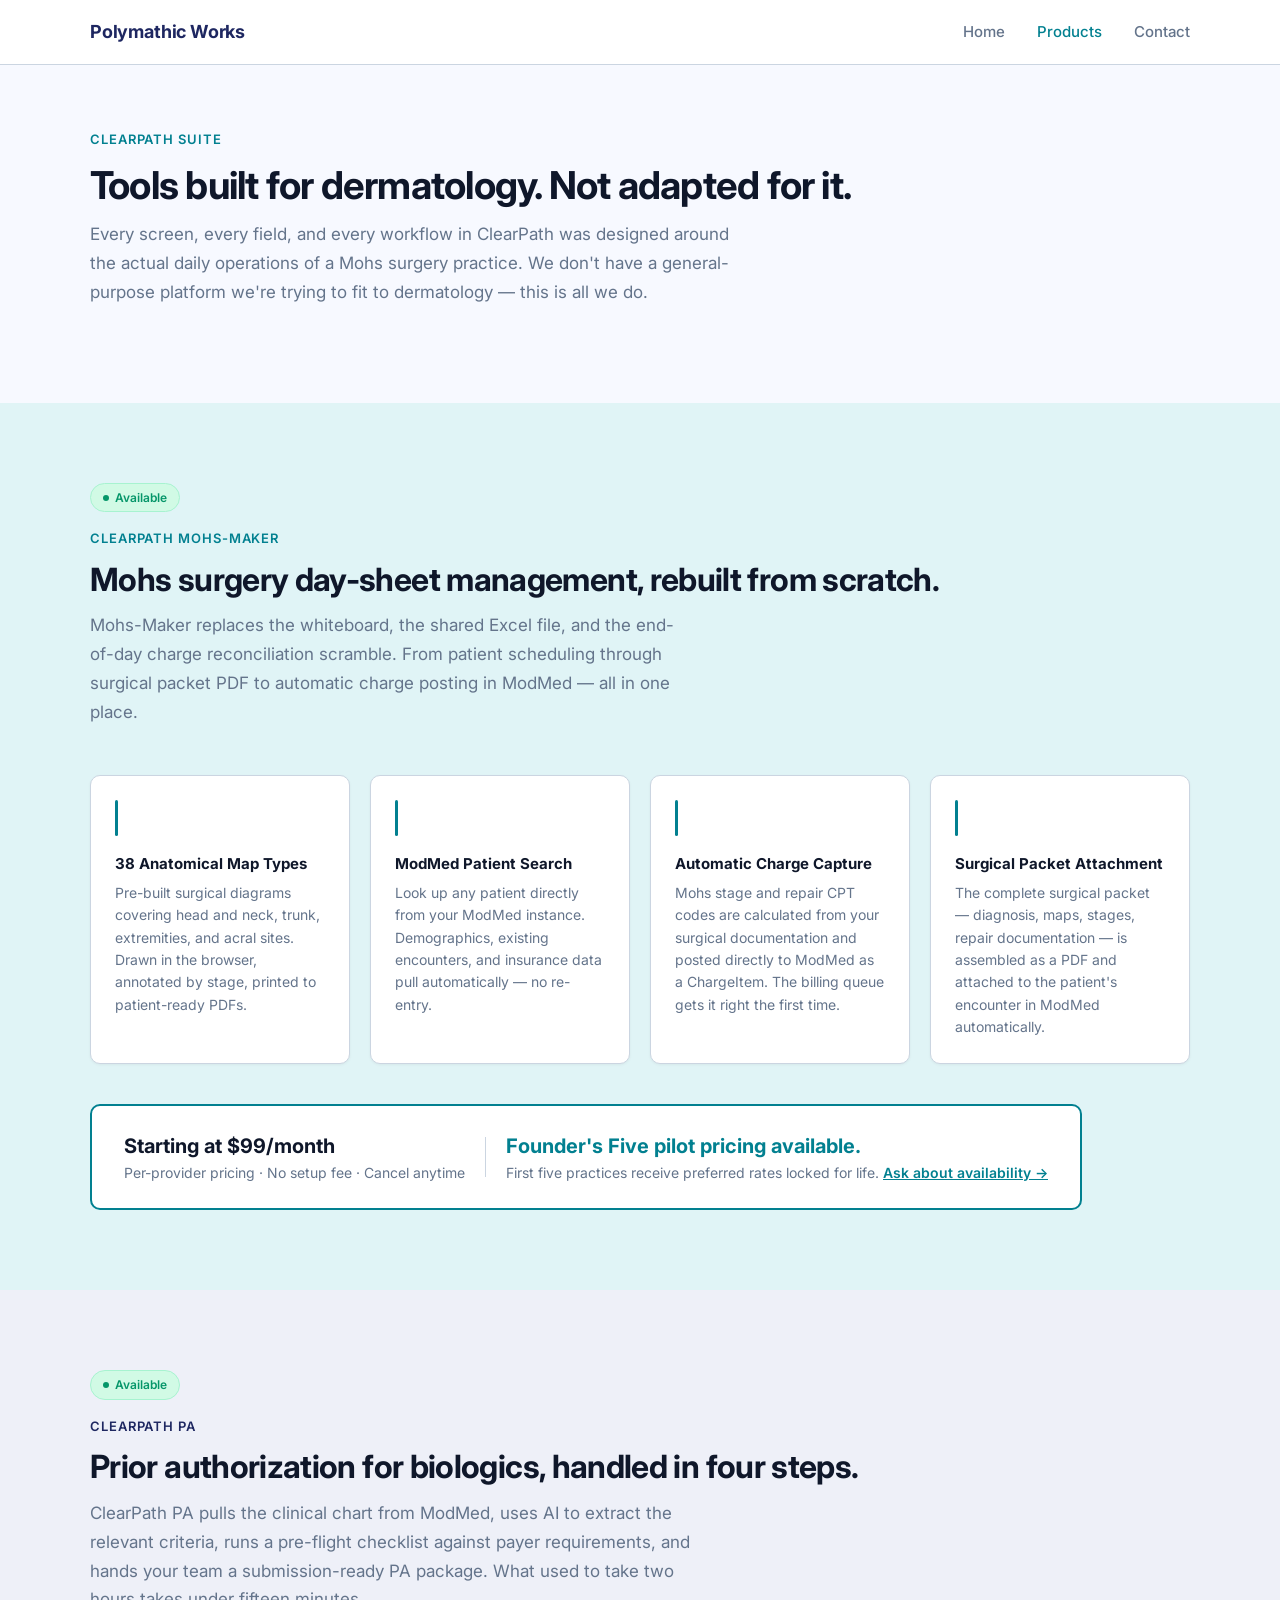
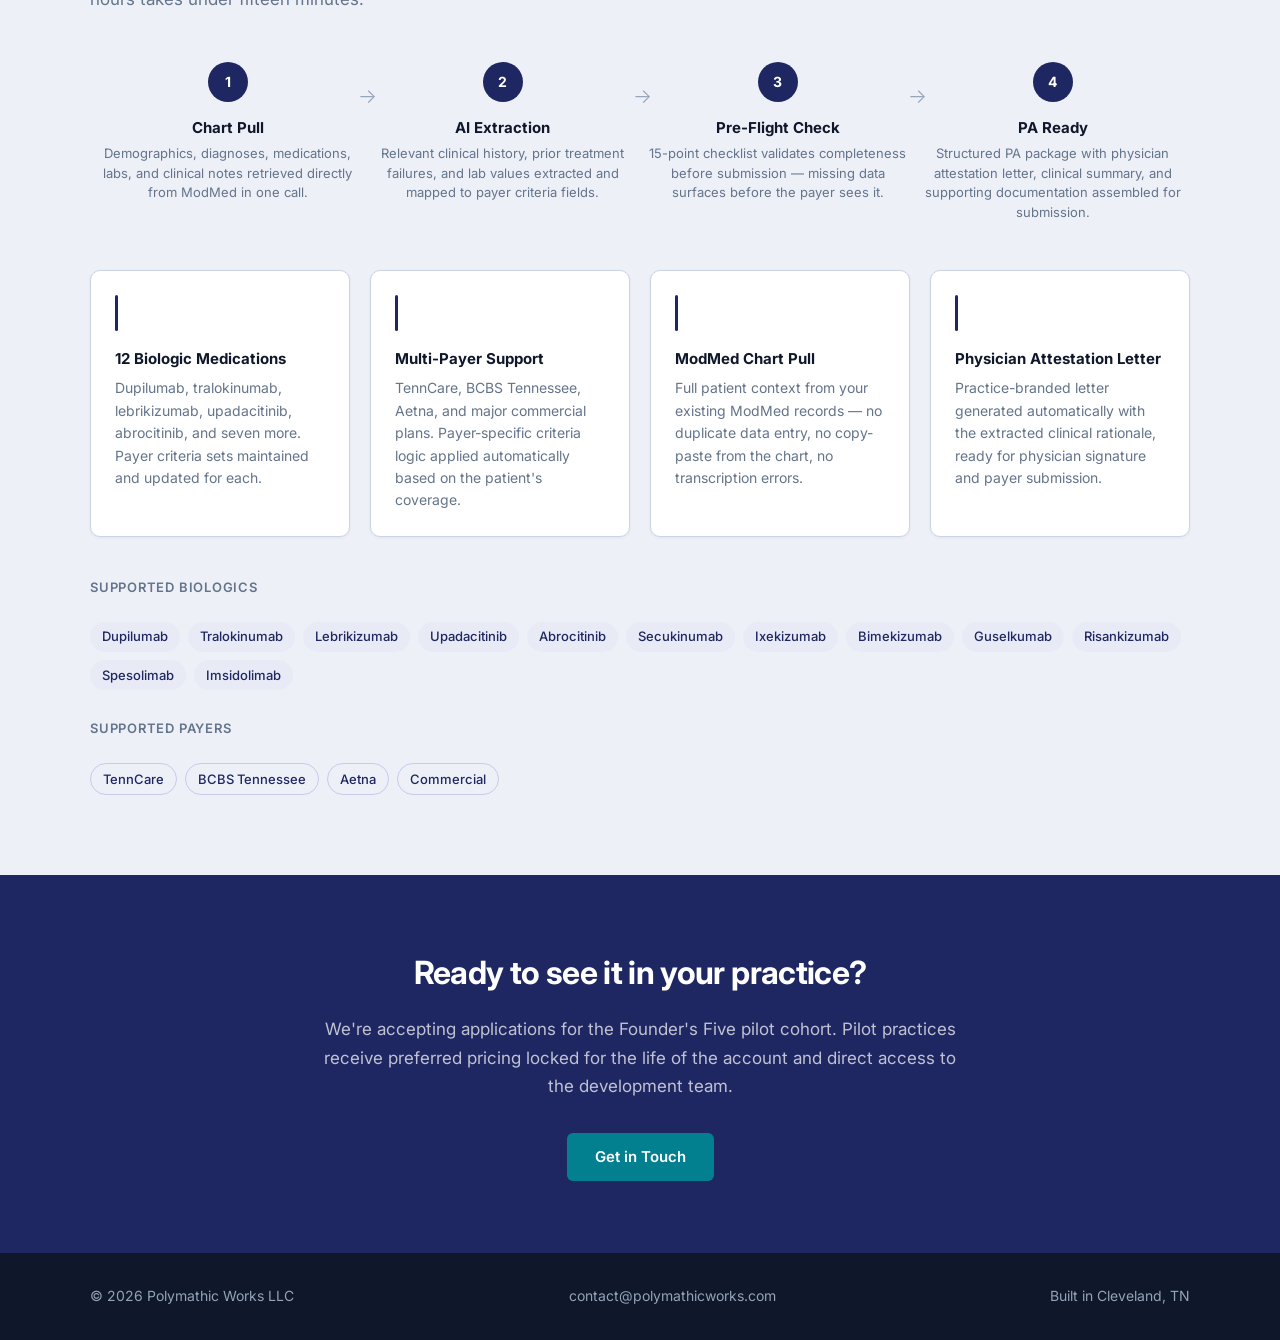
==== products.html @ d306128c "Rebuild site — ClearPath Suite launch" ====
<!DOCTYPE html>
<html lang="en">
<head>
  <meta charset="UTF-8">
  <meta name="viewport" content="width=device-width, initial-scale=1.0">
  <title>Products — Polymathic Works</title>
  <meta name="description" content="ClearPath Mohs-Maker and ClearPath PA — purpose-built workflow tools for Mohs surgery and prior authorization in dermatology practices.">
  <meta property="og:title" content="Products — Polymathic Works">
  <meta property="og:url" content="https://polymathicworks.com/products.html">
  <meta property="og:type" content="website">
  <link rel="preconnect" href="https://fonts.googleapis.com">
  <link rel="preconnect" href="https://fonts.gstatic.com" crossorigin>
  <link href="https://fonts.googleapis.com/css2?family=Inter:wght@400;500;600;700&display=swap" rel="stylesheet">
  <link rel="stylesheet" href="assets/css/main.css">
</head>
<body>

<!-- ── NAV ── -->
<nav aria-label="Main">
  <div class="nav-inner">
    <a href="index.html" class="nav-logo">Polymathic Works</a>
    <ul class="nav-links">
      <li><a href="index.html">Home</a></li>
      <li><a href="products.html" aria-current="page">Products</a></li>
      <li><a href="contact.html">Contact</a></li>
    </ul>
  </div>
</nav>

<main>

<!-- ── PAGE HEADER ── -->
<section style="background: var(--offwhite); padding: 4rem 2rem 3rem;">
  <div class="section-inner">
    <p class="section-label">ClearPath Suite</p>
    <h1 class="section-heading" style="font-size: clamp(1.875rem, 3vw, 2.625rem);">Tools built for dermatology. Not adapted for it.</h1>
    <p class="section-sub">Every screen, every field, and every workflow in ClearPath was designed around the actual daily operations of a Mohs surgery practice. We don't have a general-purpose platform we're trying to fit to dermatology — this is all we do.</p>
  </div>
</section>

<!-- ── MOHS-MAKER ── -->
<section class="product-section product-section--teal-bg" id="mohs-maker">
  <div class="section-inner">

    <div class="product-header">
      <span class="product-badge product-badge--available">Available</span>
      <p class="section-label">ClearPath Mohs-Maker</p>
      <h2 class="product-heading">Mohs surgery day-sheet management, rebuilt from scratch.</h2>
      <p class="product-subhead">Mohs-Maker replaces the whiteboard, the shared Excel file, and the end-of-day charge reconciliation scramble. From patient scheduling through surgical packet PDF to automatic charge posting in ModMed — all in one place.</p>
    </div>

    <div class="feature-grid">

      <div class="feature-card">
        <div class="feature-card-accent feature-card-accent--teal"></div>
        <h4>38 Anatomical Map Types</h4>
        <p>Pre-built surgical diagrams covering head and neck, trunk, extremities, and acral sites. Drawn in the browser, annotated by stage, printed to patient-ready PDFs.</p>
      </div>

      <div class="feature-card">
        <div class="feature-card-accent feature-card-accent--teal"></div>
        <h4>ModMed Patient Search</h4>
        <p>Look up any patient directly from your ModMed instance. Demographics, existing encounters, and insurance data pull automatically — no re-entry.</p>
      </div>

      <div class="feature-card">
        <div class="feature-card-accent feature-card-accent--teal"></div>
        <h4>Automatic Charge Capture</h4>
        <p>Mohs stage and repair CPT codes are calculated from your surgical documentation and posted directly to ModMed as a ChargeItem. The billing queue gets it right the first time.</p>
      </div>

      <div class="feature-card">
        <div class="feature-card-accent feature-card-accent--teal"></div>
        <h4>Surgical Packet Attachment</h4>
        <p>The complete surgical packet — diagnosis, maps, stages, repair documentation — is assembled as a PDF and attached to the patient's encounter in ModMed automatically.</p>
      </div>

    </div>

    <div class="pricing-callout">
      <div>
        <div class="pricing-main">Starting at $99/month</div>
        <div class="pricing-note">Per-provider pricing · No setup fee · Cancel anytime</div>
      </div>
      <div style="width: 1px; height: 40px; background: var(--slate-bd);"></div>
      <div>
        <div class="pricing-main" style="color: var(--teal);">Founder's Five pilot pricing available.</div>
        <div class="pricing-note">First five practices receive preferred rates locked for life. <a href="contact.html" style="color: var(--teal); font-weight: 600;">Ask about availability →</a></div>
      </div>
    </div>

  </div>
</section>

<!-- ── CLEARPATH PA ── -->
<section class="product-section product-section--navy-bg" id="clearpath-pa">
  <div class="section-inner">

    <div class="product-header">
      <span class="product-badge product-badge--available">Available</span>
      <p class="section-label section-label--navy">ClearPath PA</p>
      <h2 class="product-heading">Prior authorization for biologics, handled in four steps.</h2>
      <p class="product-subhead">ClearPath PA pulls the clinical chart from ModMed, uses AI to extract the relevant criteria, runs a pre-flight checklist against payer requirements, and hands your team a submission-ready PA package. What used to take two hours takes under fifteen minutes.</p>
    </div>

    <div class="step-flow" role="list" aria-label="ClearPath PA workflow">

      <div class="step" role="listitem">
        <div class="step-number">1</div>
        <div>
          <div class="step-label">Chart Pull</div>
          <div class="step-desc">Demographics, diagnoses, medications, labs, and clinical notes retrieved directly from ModMed in one call.</div>
        </div>
      </div>

      <div class="step" role="listitem">
        <div class="step-number">2</div>
        <div>
          <div class="step-label">AI Extraction</div>
          <div class="step-desc">Relevant clinical history, prior treatment failures, and lab values extracted and mapped to payer criteria fields.</div>
        </div>
      </div>

      <div class="step" role="listitem">
        <div class="step-number">3</div>
        <div>
          <div class="step-label">Pre-Flight Check</div>
          <div class="step-desc">15-point checklist validates completeness before submission — missing data surfaces before the payer sees it.</div>
        </div>
      </div>

      <div class="step" role="listitem">
        <div class="step-number">4</div>
        <div>
          <div class="step-label">PA Ready</div>
          <div class="step-desc">Structured PA package with physician attestation letter, clinical summary, and supporting documentation assembled for submission.</div>
        </div>
      </div>

    </div>

    <div class="feature-grid">

      <div class="feature-card">
        <div class="feature-card-accent feature-card-accent--navy"></div>
        <h4>12 Biologic Medications</h4>
        <p>Dupilumab, tralokinumab, lebrikizumab, upadacitinib, abrocitinib, and seven more. Payer criteria sets maintained and updated for each.</p>
      </div>

      <div class="feature-card">
        <div class="feature-card-accent feature-card-accent--navy"></div>
        <h4>Multi-Payer Support</h4>
        <p>TennCare, BCBS Tennessee, Aetna, and major commercial plans. Payer-specific criteria logic applied automatically based on the patient's coverage.</p>
      </div>

      <div class="feature-card">
        <div class="feature-card-accent feature-card-accent--navy"></div>
        <h4>ModMed Chart Pull</h4>
        <p>Full patient context from your existing ModMed records — no duplicate data entry, no copy-paste from the chart, no transcription errors.</p>
      </div>

      <div class="feature-card">
        <div class="feature-card-accent feature-card-accent--navy"></div>
        <h4>Physician Attestation Letter</h4>
        <p>Practice-branded letter generated automatically with the extracted clinical rationale, ready for physician signature and payer submission.</p>
      </div>

    </div>

    <div class="tag-section-label">Supported Biologics</div>
    <div class="tag-row">
      <span class="tag">Dupilumab</span>
      <span class="tag">Tralokinumab</span>
      <span class="tag">Lebrikizumab</span>
      <span class="tag">Upadacitinib</span>
      <span class="tag">Abrocitinib</span>
      <span class="tag">Secukinumab</span>
      <span class="tag">Ixekizumab</span>
      <span class="tag">Bimekizumab</span>
      <span class="tag">Guselkumab</span>
      <span class="tag">Risankizumab</span>
      <span class="tag">Spesolimab</span>
      <span class="tag">Imsidolimab</span>
    </div>

    <div class="tag-section-label">Supported Payers</div>
    <div class="tag-row">
      <span class="tag tag--payer">TennCare</span>
      <span class="tag tag--payer">BCBS Tennessee</span>
      <span class="tag tag--payer">Aetna</span>
      <span class="tag tag--payer">Commercial</span>
    </div>

  </div>
</section>

<!-- ── CTA STRIP ── -->
<div class="cta-strip">
  <div class="cta-strip-inner">
    <h2>Ready to see it in your practice?</h2>
    <p>We're accepting applications for the Founder's Five pilot cohort. Pilot practices receive preferred pricing locked for the life of the account and direct access to the development team.</p>
    <a href="contact.html" class="btn-primary">Get in Touch</a>
  </div>
</div>

</main>

<!-- ── FOOTER ── -->
<footer>
  <div class="footer-inner">
    <span class="footer-copy">© 2026 Polymathic Works LLC</span>
    <a href="mailto:contact@polymathicworks.com" class="footer-contact">contact@polymathicworks.com</a>
    <span class="footer-locale">Built in Cleveland, TN</span>
  </div>
</footer>

</body>
</html>
---- assets/css/main.css ----
/* ============================================================
   Polymathic Works — Shared Stylesheet
   Brand: Navy #1E2761 · Teal #028090 · Mint #02C39A
          Off-white #F7F9FF · Slate #64748B
   ============================================================ */

*, *::before, *::after { box-sizing: border-box; margin: 0; padding: 0; }

:root {
  --navy:     #1E2761;
  --navy-dk:  #161d4a;
  --teal:     #028090;
  --teal-lt:  #e0f4f6;
  --mint:     #02C39A;
  --offwhite: #F7F9FF;
  --slate:    #64748B;
  --slate-lt: #94a3b8;
  --slate-bd: #cbd5e1;
  --white:    #ffffff;
  --dark:     #0f172a;
  --green-lt: #d1fae5;
  --green:    #059669;
}

html { scroll-behavior: smooth; font-size: 16px; }

body {
  font-family: 'Inter', system-ui, -apple-system, sans-serif;
  color: var(--dark);
  background: var(--white);
  line-height: 1.6;
  -webkit-font-smoothing: antialiased;
}

/* ── GOOGLE FONTS (loaded in each page head) ── */

/* ── NAV ── */
nav {
  position: sticky;
  top: 0;
  z-index: 100;
  background: var(--white);
  border-bottom: 1px solid var(--slate-bd);
  padding: 0 2rem;
}

.nav-inner {
  max-width: 1100px;
  margin: 0 auto;
  height: 64px;
  display: flex;
  align-items: center;
  justify-content: space-between;
}

.nav-logo {
  font-size: 1.125rem;
  font-weight: 700;
  color: var(--navy);
  text-decoration: none;
  letter-spacing: -0.01em;
  white-space: nowrap;
}

.nav-links {
  display: flex;
  gap: 2rem;
  list-style: none;
}

.nav-links a {
  font-size: 0.9375rem;
  font-weight: 500;
  color: var(--slate);
  text-decoration: none;
  transition: color 0.15s;
}

.nav-links a:hover,
.nav-links a[aria-current="page"] { color: var(--teal); }

/* ── BUTTONS ── */
.btn-primary {
  display: inline-block;
  background: var(--teal);
  color: var(--white);
  font-size: 0.9375rem;
  font-weight: 600;
  padding: 0.75rem 1.75rem;
  border-radius: 6px;
  text-decoration: none;
  transition: background 0.15s;
}
.btn-primary:hover { background: var(--navy); }

.btn-outline {
  display: inline-block;
  border: 1.5px solid var(--slate-bd);
  color: var(--slate);
  font-size: 0.9375rem;
  font-weight: 600;
  padding: 0.75rem 1.75rem;
  border-radius: 6px;
  text-decoration: none;
  transition: border-color 0.15s, color 0.15s;
}
.btn-outline:hover { border-color: var(--teal); color: var(--teal); }

.btn-navy {
  display: inline-block;
  background: var(--navy);
  color: var(--white);
  font-size: 0.9375rem;
  font-weight: 600;
  padding: 0.75rem 1.75rem;
  border-radius: 6px;
  text-decoration: none;
  transition: background 0.15s;
}
.btn-navy:hover { background: var(--navy-dk); }

/* ── SECTION SHARED ── */
section { padding: 5rem 2rem; }

.section-inner {
  max-width: 1100px;
  margin: 0 auto;
}

.section-label {
  font-size: 0.8125rem;
  font-weight: 600;
  letter-spacing: 0.07em;
  text-transform: uppercase;
  color: var(--teal);
  margin-bottom: 0.75rem;
}

.section-label--navy { color: var(--navy); }

.section-heading {
  font-size: clamp(1.6rem, 2.5vw, 2.125rem);
  font-weight: 700;
  letter-spacing: -0.02em;
  color: var(--dark);
  margin-bottom: 0.75rem;
  line-height: 1.2;
}

.section-sub {
  font-size: 1.0625rem;
  color: var(--slate);
  margin-bottom: 3rem;
  max-width: 640px;
  line-height: 1.7;
}

/* ── HERO ── */
.hero {
  background: var(--offwhite);
  padding: 6rem 2rem 5.5rem;
  text-align: center;
}

.hero-inner { max-width: 760px; margin: 0 auto; }

.hero-eyebrow {
  display: inline-block;
  font-size: 0.8125rem;
  font-weight: 600;
  letter-spacing: 0.07em;
  text-transform: uppercase;
  color: var(--teal);
  margin-bottom: 1.25rem;
}

.hero h1 {
  font-size: clamp(2.125rem, 4.5vw, 3.25rem);
  font-weight: 700;
  line-height: 1.12;
  letter-spacing: -0.03em;
  color: var(--navy);
  margin-bottom: 1.375rem;
}

.hero p {
  font-size: 1.125rem;
  color: var(--slate);
  max-width: 600px;
  margin: 0 auto 2.75rem;
  line-height: 1.75;
}

.hero-actions {
  display: flex;
  gap: 1rem;
  justify-content: center;
  flex-wrap: wrap;
}

/* ── THREE-COLUMN VALUE SECTION ── */
.value-grid {
  display: grid;
  grid-template-columns: repeat(3, 1fr);
  gap: 2rem;
}

.value-card {
  background: var(--white);
  border: 1px solid var(--slate-bd);
  border-radius: 10px;
  padding: 2rem 1.75rem;
  box-shadow: 0 1px 3px rgba(0,0,0,0.05);
}

.value-card-icon {
  width: 44px;
  height: 44px;
  border-radius: 8px;
  display: flex;
  align-items: center;
  justify-content: center;
  margin-bottom: 1.25rem;
}

.value-card-icon--teal { background: var(--teal-lt); }
.value-card-icon--navy { background: #e8eaf6; }
.value-card-icon--mint { background: #d0faf0; }

.value-card-icon svg {
  width: 22px;
  height: 22px;
}

.value-card-icon--teal svg { color: var(--teal); }
.value-card-icon--navy svg { color: var(--navy); }
.value-card-icon--mint svg { color: #019970; }

.value-card h3 {
  font-size: 1.0625rem;
  font-weight: 700;
  color: var(--dark);
  margin-bottom: 0.5rem;
}

.value-card p {
  font-size: 0.9375rem;
  color: var(--slate);
  line-height: 1.65;
}

/* ── CREDIBILITY STRIP ── */
.cred-strip {
  background: var(--navy);
  padding: 2rem 2rem;
}

.cred-strip-inner {
  max-width: 1100px;
  margin: 0 auto;
  display: flex;
  align-items: center;
  justify-content: center;
  flex-wrap: wrap;
  gap: 0 2.5rem;
}

.cred-item {
  font-size: 0.8125rem;
  font-weight: 600;
  letter-spacing: 0.05em;
  text-transform: uppercase;
  color: rgba(255,255,255,0.75);
  padding: 0.375rem 0;
}

.cred-divider {
  color: rgba(255,255,255,0.25);
  font-size: 1.25rem;
  line-height: 1;
}

/* ── PRODUCT SECTIONS ── */
.product-section { padding: 5rem 2rem; }
.product-section--teal-bg { background: var(--teal-lt); }
.product-section--navy-bg { background: #eef0f8; }

.product-header { margin-bottom: 3rem; }

.product-badge {
  display: inline-flex;
  align-items: center;
  gap: 0.4rem;
  font-size: 0.75rem;
  font-weight: 600;
  padding: 0.25rem 0.75rem;
  border-radius: 999px;
  margin-bottom: 1rem;
}

.product-badge--available {
  background: var(--green-lt);
  color: var(--green);
  border: 1px solid #a7f3d0;
}

.product-badge--available::before {
  content: '';
  width: 6px;
  height: 6px;
  border-radius: 50%;
  background: var(--green);
  display: inline-block;
}

.product-heading {
  font-size: clamp(1.5rem, 2.5vw, 2rem);
  font-weight: 700;
  letter-spacing: -0.02em;
  color: var(--dark);
  margin-bottom: 0.75rem;
  line-height: 1.2;
}

.product-subhead {
  font-size: 1.0625rem;
  color: var(--slate);
  max-width: 600px;
  line-height: 1.7;
}

/* Feature card grid */
.feature-grid {
  display: grid;
  grid-template-columns: repeat(auto-fit, minmax(240px, 1fr));
  gap: 1.25rem;
  margin-bottom: 2.5rem;
}

.feature-card {
  background: var(--white);
  border-radius: 10px;
  padding: 1.5rem;
  border: 1px solid var(--slate-bd);
  box-shadow: 0 1px 3px rgba(0,0,0,0.05);
}

.feature-card-accent {
  width: 3px;
  height: 36px;
  border-radius: 2px;
  margin-bottom: 1rem;
}
.feature-card-accent--teal { background: var(--teal); }
.feature-card-accent--navy { background: var(--navy); }

.feature-card h4 {
  font-size: 0.9375rem;
  font-weight: 700;
  color: var(--dark);
  margin-bottom: 0.375rem;
}

.feature-card p {
  font-size: 0.875rem;
  color: var(--slate);
  line-height: 1.6;
}

/* Pricing callout */
.pricing-callout {
  background: var(--white);
  border: 2px solid var(--teal);
  border-radius: 10px;
  padding: 1.5rem 2rem;
  display: inline-flex;
  align-items: center;
  gap: 1.25rem;
  flex-wrap: wrap;
}

.pricing-callout--navy { border-color: var(--navy); }

.pricing-main {
  font-size: 1.25rem;
  font-weight: 700;
  color: var(--dark);
}

.pricing-note {
  font-size: 0.875rem;
  color: var(--slate);
}

/* 4-step flow */
.step-flow {
  display: flex;
  align-items: flex-start;
  gap: 0;
  margin-bottom: 2.5rem;
  overflow-x: auto;
  padding-bottom: 0.5rem;
}

.step {
  flex: 1;
  min-width: 180px;
  display: flex;
  flex-direction: column;
  align-items: center;
  text-align: center;
  position: relative;
}

.step:not(:last-child)::after {
  content: '→';
  position: absolute;
  right: -0.75rem;
  top: 1.125rem;
  font-size: 1.25rem;
  color: var(--slate-lt);
  font-weight: 300;
  z-index: 1;
}

.step-number {
  width: 40px;
  height: 40px;
  border-radius: 50%;
  background: var(--navy);
  color: var(--white);
  font-size: 0.875rem;
  font-weight: 700;
  display: flex;
  align-items: center;
  justify-content: center;
  margin-bottom: 0.875rem;
  flex-shrink: 0;
}

.step-label {
  font-size: 0.9375rem;
  font-weight: 700;
  color: var(--dark);
  margin-bottom: 0.25rem;
}

.step-desc {
  font-size: 0.8125rem;
  color: var(--slate);
  line-height: 1.5;
  padding: 0 0.5rem;
}

/* Payer + biologic tags */
.tag-row {
  display: flex;
  flex-wrap: wrap;
  gap: 0.5rem;
  margin-top: 1.5rem;
}

.tag {
  display: inline-block;
  font-size: 0.8125rem;
  font-weight: 500;
  padding: 0.3rem 0.75rem;
  border-radius: 999px;
  background: #e8eaf6;
  color: var(--navy);
}

.tag--payer { background: #eef0f8; color: var(--navy); border: 1px solid #c7cbea; }

.tag-section-label {
  font-size: 0.8125rem;
  font-weight: 600;
  text-transform: uppercase;
  letter-spacing: 0.06em;
  color: var(--slate);
  margin-bottom: 0.625rem;
  margin-top: 1.75rem;
}

/* CTA strip */
.cta-strip {
  background: var(--navy);
  padding: 4.5rem 2rem;
  text-align: center;
}

.cta-strip-inner { max-width: 640px; margin: 0 auto; }

.cta-strip h2 {
  font-size: clamp(1.5rem, 2.5vw, 2rem);
  font-weight: 700;
  color: var(--white);
  margin-bottom: 1rem;
  letter-spacing: -0.02em;
}

.cta-strip p {
  font-size: 1.0625rem;
  color: rgba(255,255,255,0.72);
  margin-bottom: 2rem;
  line-height: 1.7;
}

/* ── CONTACT PAGE ── */
.contact-section {
  padding: 5rem 2rem;
  background: var(--offwhite);
  min-height: calc(100vh - 64px - 80px);
}

.contact-inner {
  max-width: 720px;
  margin: 0 auto;
}

.contact-inner h1 {
  font-size: clamp(2rem, 3.5vw, 2.75rem);
  font-weight: 700;
  color: var(--navy);
  letter-spacing: -0.03em;
  margin-bottom: 1.25rem;
  line-height: 1.1;
}

.contact-inner .lead {
  font-size: 1.0625rem;
  color: var(--slate);
  line-height: 1.75;
  margin-bottom: 0.75rem;
}

.contact-email {
  display: inline-block;
  font-size: 1rem;
  font-weight: 600;
  color: var(--teal);
  text-decoration: none;
  margin-bottom: 3rem;
}
.contact-email:hover { text-decoration: underline; }

.contact-form {
  display: flex;
  flex-direction: column;
  gap: 1.25rem;
}

.form-row {
  display: grid;
  grid-template-columns: 1fr 1fr;
  gap: 1.25rem;
}

.field {
  display: flex;
  flex-direction: column;
  gap: 0.375rem;
}

.field label {
  font-size: 0.875rem;
  font-weight: 600;
  color: var(--dark);
}

.field input,
.field textarea {
  padding: 0.6875rem 0.875rem;
  border: 1.5px solid var(--slate-bd);
  border-radius: 6px;
  font-family: inherit;
  font-size: 0.9375rem;
  color: var(--dark);
  background: var(--white);
  transition: border-color 0.15s;
  outline: none;
}

.field input:focus,
.field textarea:focus { border-color: var(--teal); }

.field textarea { resize: vertical; min-height: 140px; }

.form-submit {
  display: inline-block;
  background: var(--teal);
  color: var(--white);
  font-family: inherit;
  font-size: 0.9375rem;
  font-weight: 600;
  padding: 0.8125rem 2rem;
  border: none;
  border-radius: 6px;
  cursor: pointer;
  transition: background 0.15s;
  align-self: flex-start;
}
.form-submit:hover { background: var(--navy); }

/* ── FOOTER ── */
footer {
  background: var(--dark);
  padding: 2rem 2rem;
}

.footer-inner {
  max-width: 1100px;
  margin: 0 auto;
  display: flex;
  align-items: center;
  justify-content: space-between;
  flex-wrap: wrap;
  gap: 0.5rem 1.5rem;
}

.footer-copy {
  font-size: 0.875rem;
  color: var(--slate-lt);
}

.footer-contact {
  font-size: 0.875rem;
  color: var(--slate-lt);
  text-decoration: none;
  transition: color 0.15s;
}
.footer-contact:hover { color: var(--white); }

.footer-locale {
  font-size: 0.875rem;
  color: var(--slate-lt);
}

/* ── RESPONSIVE ── */
@media (max-width: 768px) {
  .value-grid { grid-template-columns: 1fr; }
  .step-flow { flex-direction: column; gap: 1rem; align-items: stretch; }
  .step:not(:last-child)::after { display: none; }
  .step { flex-direction: row; text-align: left; align-items: flex-start; gap: 1rem; }
  .step-number { margin-bottom: 0; flex-shrink: 0; }
  .form-row { grid-template-columns: 1fr; }
  .cred-strip-inner { gap: 0.75rem 1.5rem; }
  .cred-divider { display: none; }
  .pricing-callout { flex-direction: column; gap: 0.5rem; }
}

@media (max-width: 640px) {
  nav { padding: 0 1rem; }
  .nav-inner { height: auto; flex-direction: column; align-items: flex-start; padding: 0.875rem 0; gap: 0.75rem; }
  .nav-links { gap: 1.25rem; }
  .hero { padding: 3.5rem 1.25rem 3rem; }
  section, .product-section { padding: 3.5rem 1.25rem; }
  .contact-section { padding: 3.5rem 1.25rem; }
  .cta-strip { padding: 3.5rem 1.25rem; }
  .hero-actions { flex-direction: column; align-items: center; }
  .btn-primary, .btn-outline, .btn-navy { width: 100%; max-width: 300px; text-align: center; }
  .footer-inner { flex-direction: column; align-items: flex-start; gap: 0.375rem; }
}
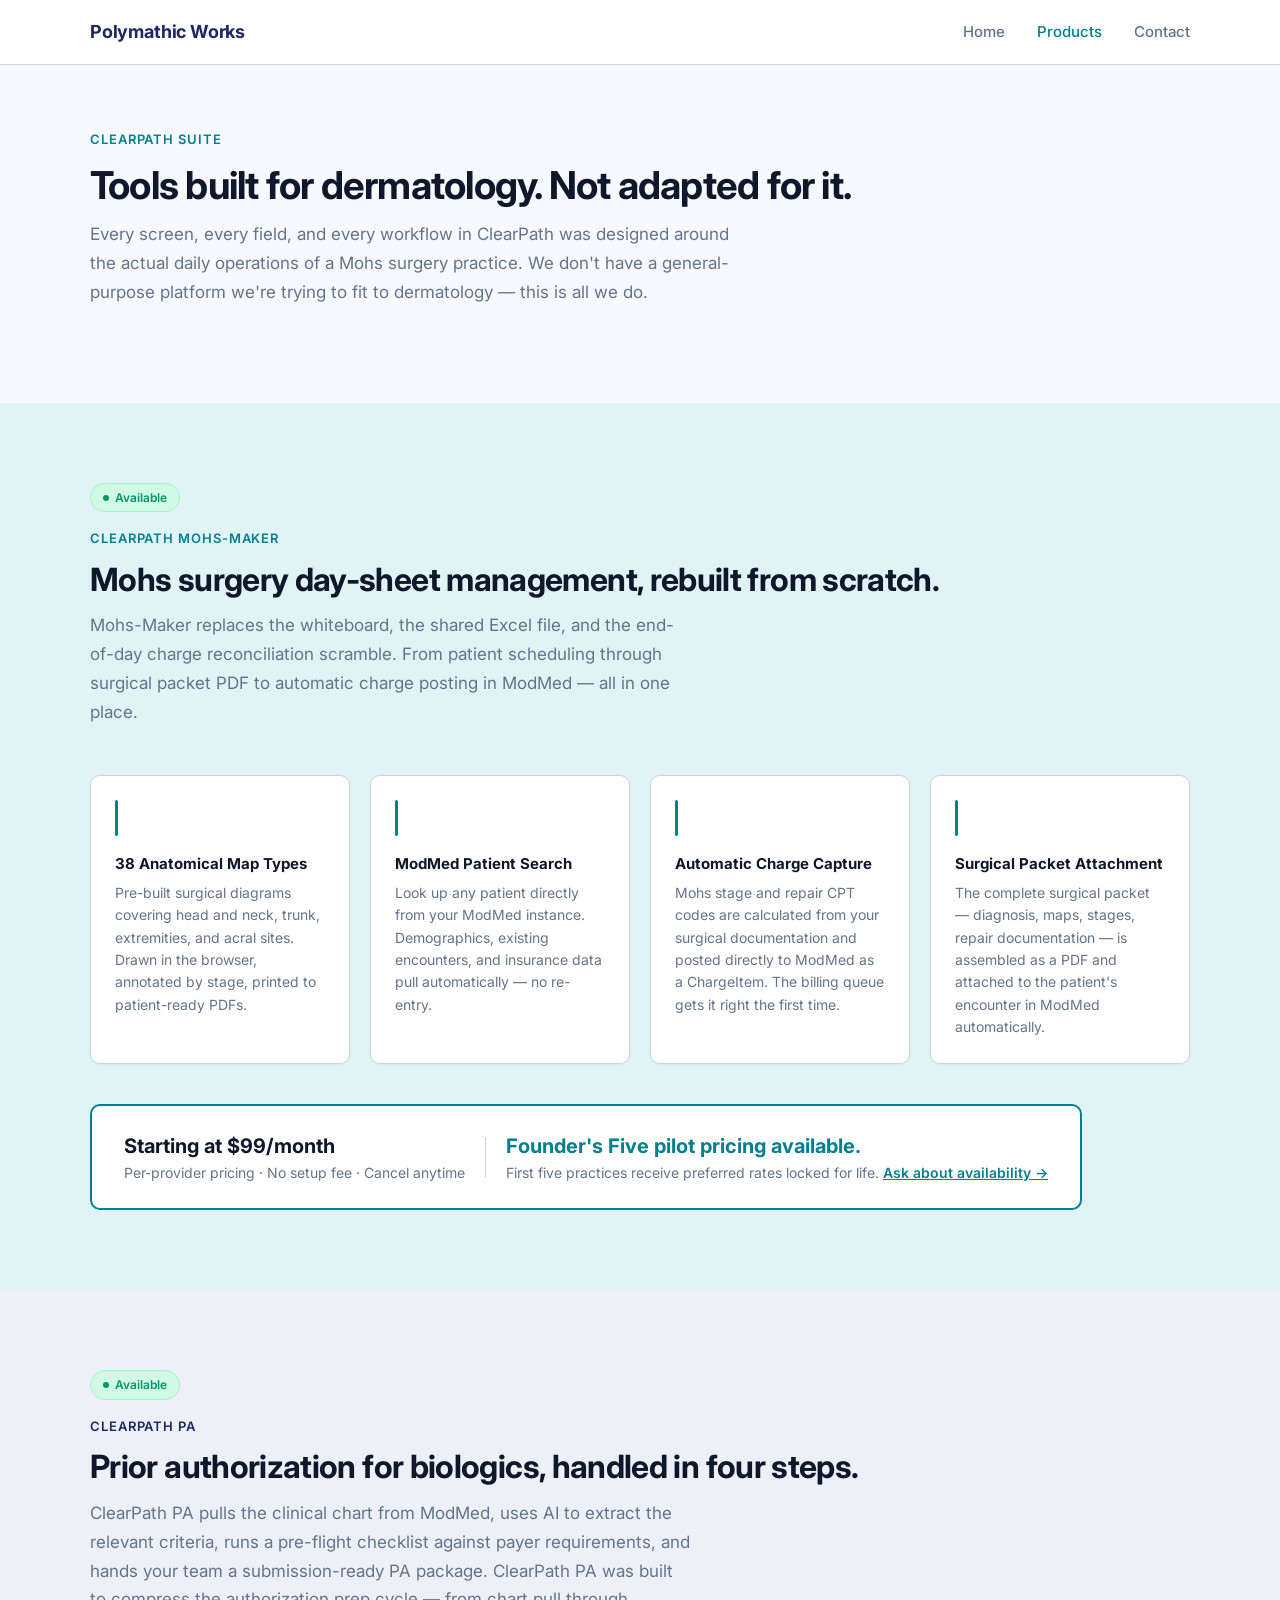
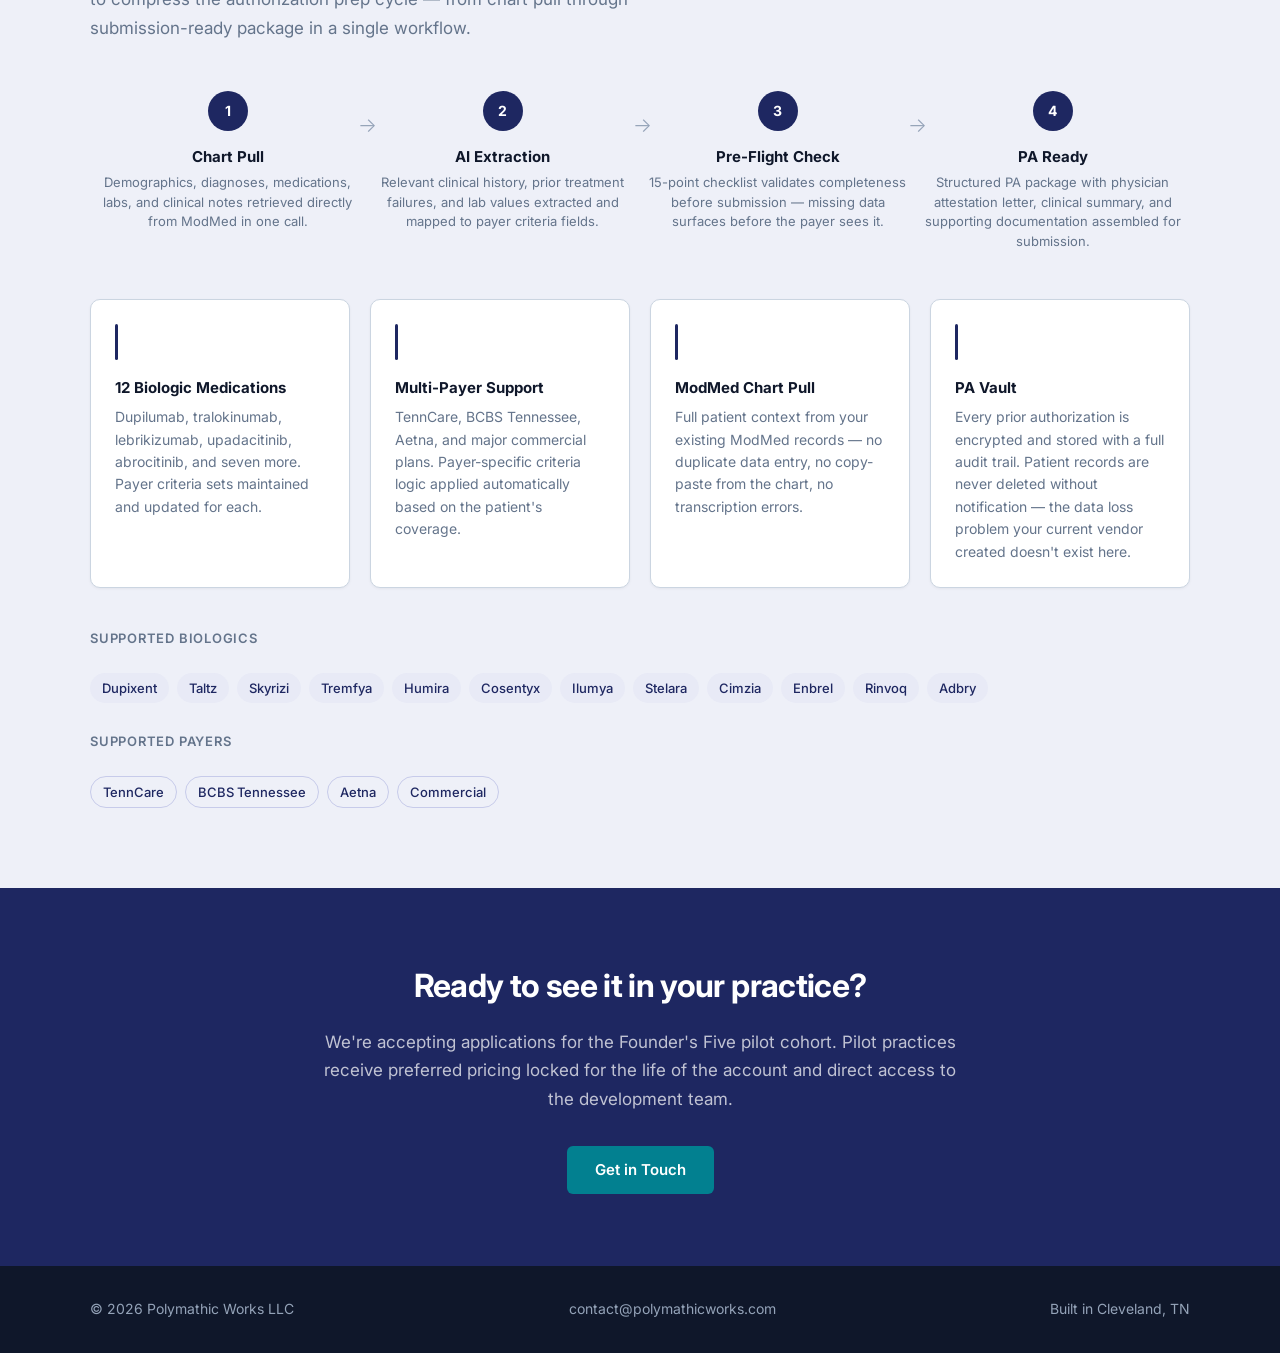
==== commit 3d7625da: "Fix product copy — remove unshipped features, correct drug list" ====
--- a/products.html
+++ b/products.html
@@ -100,7 +100,7 @@
       <span class="product-badge product-badge--available">Available</span>
       <p class="section-label section-label--navy">ClearPath PA</p>
       <h2 class="product-heading">Prior authorization for biologics, handled in four steps.</h2>
-      <p class="product-subhead">ClearPath PA pulls the clinical chart from ModMed, uses AI to extract the relevant criteria, runs a pre-flight checklist against payer requirements, and hands your team a submission-ready PA package. What used to take two hours takes under fifteen minutes.</p>
+      <p class="product-subhead">ClearPath PA pulls the clinical chart from ModMed, uses AI to extract the relevant criteria, runs a pre-flight checklist against payer requirements, and hands your team a submission-ready PA package. ClearPath PA was built to compress the authorization prep cycle — from chart pull through submission-ready package in a single workflow.</p>
     </div>
 
     <div class="step-flow" role="list" aria-label="ClearPath PA workflow">
@@ -161,26 +161,26 @@
 
       <div class="feature-card">
         <div class="feature-card-accent feature-card-accent--navy"></div>
-        <h4>Physician Attestation Letter</h4>
-        <p>Practice-branded letter generated automatically with the extracted clinical rationale, ready for physician signature and payer submission.</p>
+        <h4>PA Vault</h4>
+        <p>Every prior authorization is encrypted and stored with a full audit trail. Patient records are never deleted without notification — the data loss problem your current vendor created doesn't exist here.</p>
       </div>
 
     </div>
 
     <div class="tag-section-label">Supported Biologics</div>
     <div class="tag-row">
-      <span class="tag">Dupilumab</span>
-      <span class="tag">Tralokinumab</span>
-      <span class="tag">Lebrikizumab</span>
-      <span class="tag">Upadacitinib</span>
-      <span class="tag">Abrocitinib</span>
-      <span class="tag">Secukinumab</span>
-      <span class="tag">Ixekizumab</span>
-      <span class="tag">Bimekizumab</span>
-      <span class="tag">Guselkumab</span>
-      <span class="tag">Risankizumab</span>
-      <span class="tag">Spesolimab</span>
-      <span class="tag">Imsidolimab</span>
+      <span class="tag">Dupixent</span>
+      <span class="tag">Taltz</span>
+      <span class="tag">Skyrizi</span>
+      <span class="tag">Tremfya</span>
+      <span class="tag">Humira</span>
+      <span class="tag">Cosentyx</span>
+      <span class="tag">Ilumya</span>
+      <span class="tag">Stelara</span>
+      <span class="tag">Cimzia</span>
+      <span class="tag">Enbrel</span>
+      <span class="tag">Rinvoq</span>
+      <span class="tag">Adbry</span>
     </div>
 
     <div class="tag-section-label">Supported Payers</div>
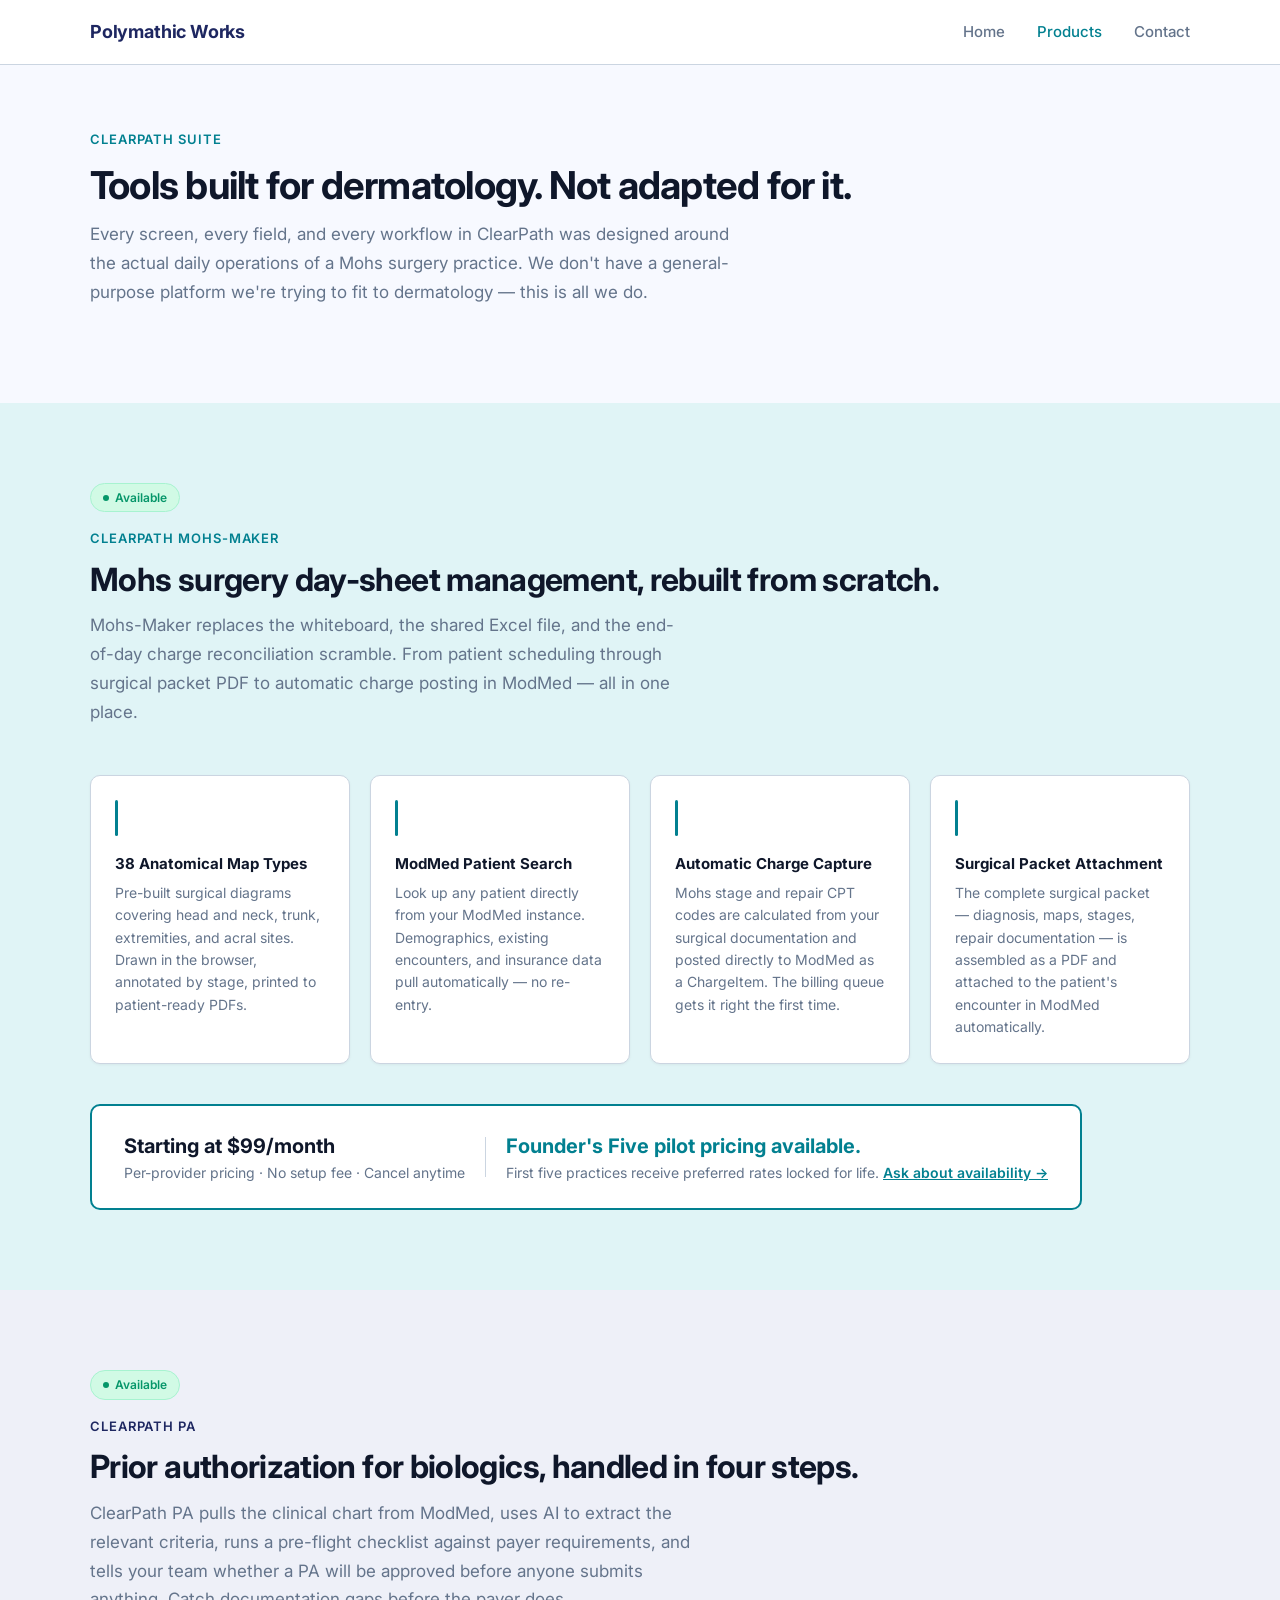
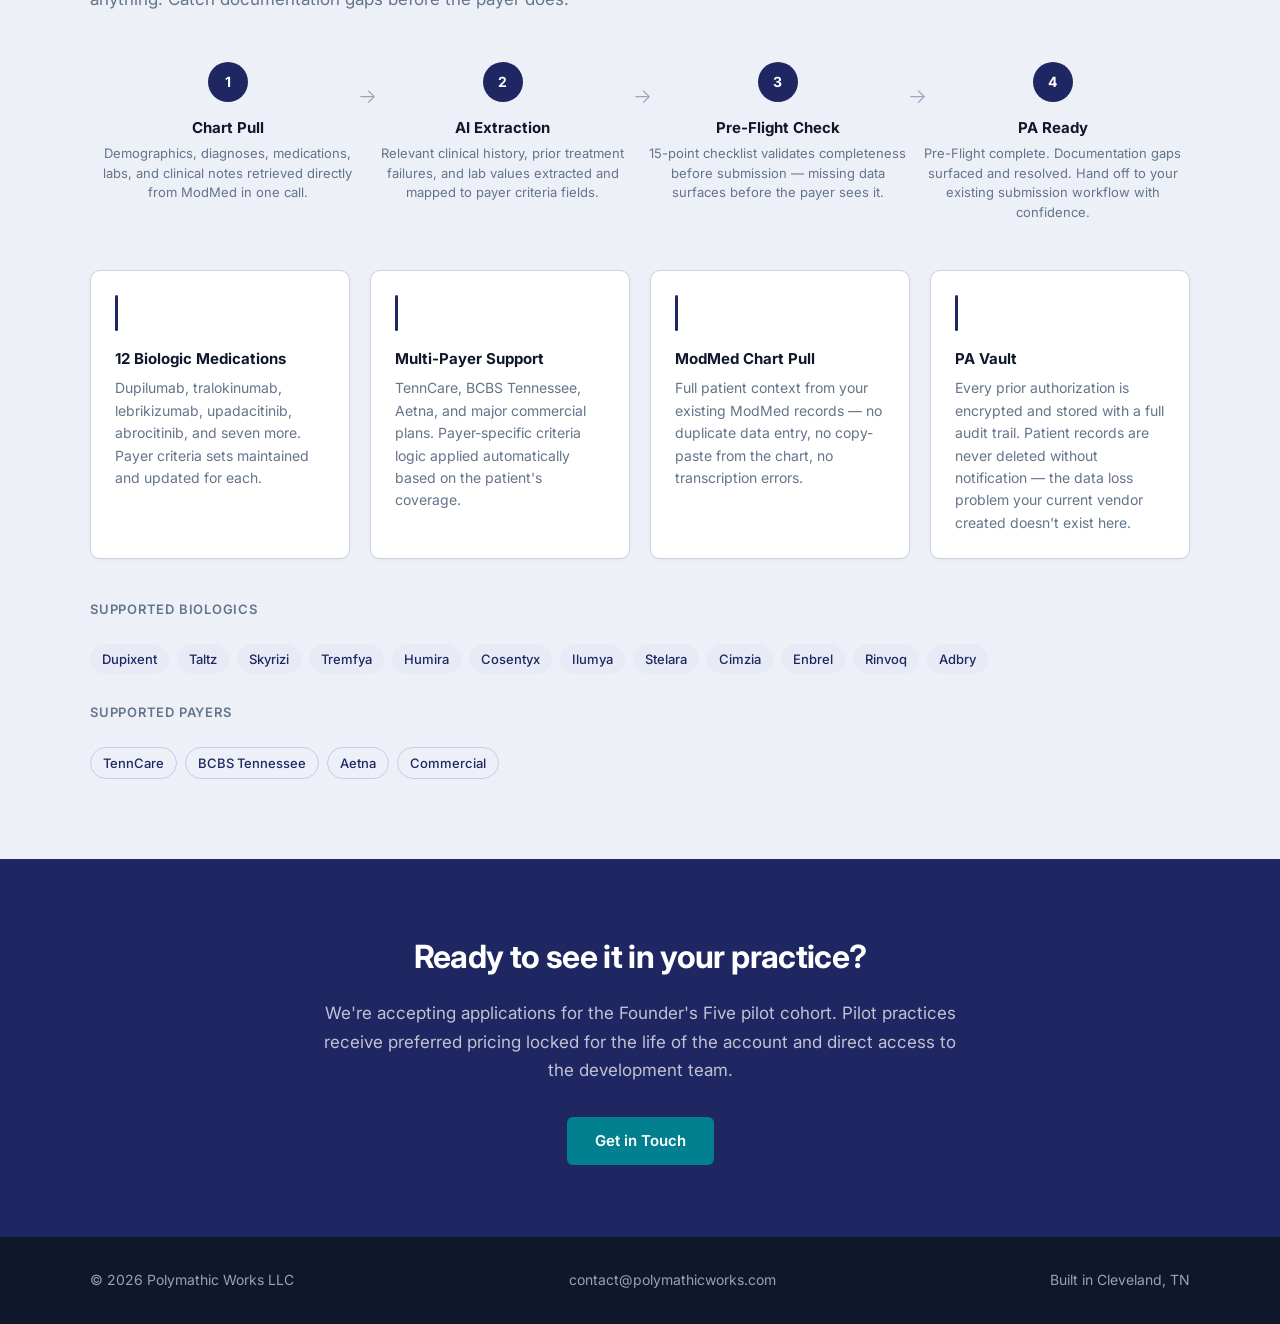
==== commit df04c039: "Reframe ClearPath PA as pre-submission decision intelligence Co-Authored-By: Claude Sonnet 4.6 <nore" ====
--- a/products.html
+++ b/products.html
@@ -100,7 +100,7 @@
       <span class="product-badge product-badge--available">Available</span>
       <p class="section-label section-label--navy">ClearPath PA</p>
       <h2 class="product-heading">Prior authorization for biologics, handled in four steps.</h2>
-      <p class="product-subhead">ClearPath PA pulls the clinical chart from ModMed, uses AI to extract the relevant criteria, runs a pre-flight checklist against payer requirements, and hands your team a submission-ready PA package. ClearPath PA was built to compress the authorization prep cycle — from chart pull through submission-ready package in a single workflow.</p>
+      <p class="product-subhead">ClearPath PA pulls the clinical chart from ModMed, uses AI to extract the relevant criteria, runs a pre-flight checklist against payer requirements, and tells your team whether a PA will be approved before anyone submits anything. Catch documentation gaps before the payer does.</p>
     </div>
 
     <div class="step-flow" role="list" aria-label="ClearPath PA workflow">
@@ -133,7 +133,7 @@
         <div class="step-number">4</div>
         <div>
           <div class="step-label">PA Ready</div>
-          <div class="step-desc">Structured PA package with physician attestation letter, clinical summary, and supporting documentation assembled for submission.</div>
+          <div class="step-desc">Pre-Flight complete. Documentation gaps surfaced and resolved. Hand off to your existing submission workflow with confidence.</div>
         </div>
       </div>
 
